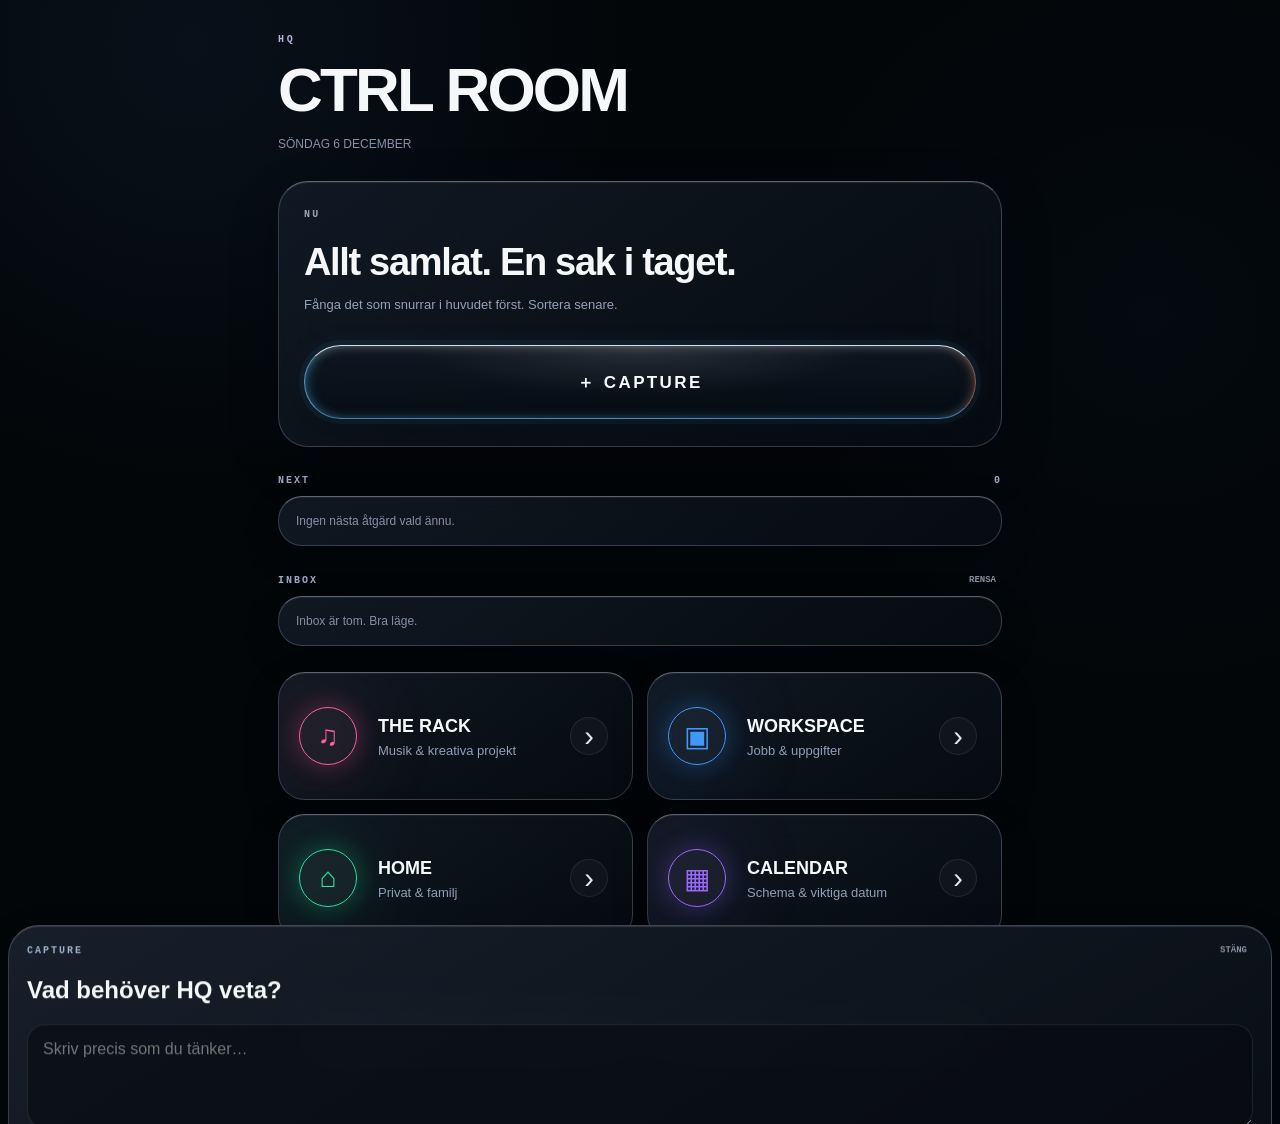
==== index.html @ bdf9c636 "Add files via upload" ====
<!doctype html><html lang="sv"><head><meta charset="utf-8"><meta name="viewport" content="width=device-width,initial-scale=1,viewport-fit=cover"><title>HQ · CTRL ROOM</title><link rel="stylesheet" href="shared/hq.css"><style>.musicfields{display:none;margin-top:14px}.musicfields.show{display:grid;gap:10px}.musicfields select{width:100%;margin-top:6px;border:1px solid #ffffff18;border-radius:15px;background:#0a0d12;color:#fff;padding:13px}.musicfields label{font:800 9px ui-monospace,monospace;color:#8993a1}.smart{display:none;margin-top:14px;padding:14px;border-radius:17px;border:1px solid #ffffff1b;background:#ffffff08}.smart.show{display:block}.smart small{display:block;color:#8993a1;font:800 9px ui-monospace,monospace;letter-spacing:.12em}.smart b{display:block;margin-top:7px;font-size:14px}.smart button{width:100%;margin-top:11px;border:1px solid #ffffff20;border-radius:13px;padding:11px;background:#ffffff12;color:#fff;font-weight:800}</style>
<style id="hq-premium-liquid-ui">
:root{--edge:rgba(184,207,235,.32);--muted2:#8794aa}
body{
 background:
 radial-gradient(circle at 15% 4%,rgba(32,71,112,.17),transparent 28%),
 radial-gradient(circle at 90% 28%,rgba(16,43,72,.10),transparent 26%),
 #030609 !important;
}
.shell{max-width:760px}
.shell>h1{font-size:clamp(42px,8vw,62px);letter-spacing:-.045em;margin-bottom:5px}
.shell>.ey{color:#a9bbd5;letter-spacing:.28em}
.muted{color:#8491a7!important}
.glass{
 border-color:rgba(174,200,230,.25)!important;
 border-top-color:rgba(220,234,249,.38)!important;
 background:linear-gradient(145deg,rgba(20,29,40,.78),rgba(8,13,20,.74))!important;
 -webkit-backdrop-filter:blur(25px) saturate(145%);
 backdrop-filter:blur(25px) saturate(145%);
 box-shadow:inset 0 1px rgba(255,255,255,.06),0 12px 35px rgba(0,0,0,.24)!important;
}
.hero{
 padding:27px 25px!important;border-radius:30px!important;
 box-shadow:inset 0 1px rgba(255,255,255,.09),0 18px 48px rgba(0,0,0,.30),0 0 34px rgba(55,126,199,.045)!important;
}
.hero h2{font-size:clamp(27px,5.2vw,38px)!important;letter-spacing:-.035em}
.hero p{color:#91a2ba!important}
#capture{
 min-height:74px!important;border-radius:999px!important;color:#f8fbff!important;
 letter-spacing:.14em!important;font-size:17px!important;
 background:
 radial-gradient(ellipse at 50% 5%,rgba(255,255,255,.10),transparent 47%),
 linear-gradient(180deg,rgba(14,24,34,.82),rgba(5,10,16,.72))!important;
 border:1px solid rgba(190,222,250,.50)!important;
 border-top-color:rgba(239,249,255,.90)!important;
 border-left-color:rgba(116,207,255,.72)!important;
 border-right-color:rgba(255,163,130,.52)!important;
 border-bottom-color:rgba(105,198,255,.62)!important;
 -webkit-backdrop-filter:blur(22px) saturate(165%);backdrop-filter:blur(22px) saturate(165%);
 box-shadow:
 inset 10px 0 18px -17px rgba(91,211,255,.95),
 inset -10px 0 18px -17px rgba(255,142,105,.82),
 inset 0 8px 16px -15px rgba(255,255,255,.95),
 inset 0 -8px 15px -14px rgba(86,196,255,.8),
 0 0 0 5px rgba(100,180,230,.055),
 0 9px 26px rgba(0,0,0,.44),
 0 0 24px rgba(68,177,255,.10)!important;
 transition:transform .12s ease,filter .12s ease;
}
#capture:active{transform:scale(.985);filter:brightness(.9)}
.head{color:#9eb0c9!important;letter-spacing:.20em}
.card{border-radius:24px!important}
.premium-grid{gap:14px!important;margin-top:26px!important}
.nav-card{
 min-height:128px!important;border-radius:27px!important;padding:20px!important;
 display:grid!important;grid-template-columns:64px 1fr 42px;gap:15px;align-items:center;
 text-decoration:none!important;position:relative;overflow:hidden;
}
.nav-card .nav-icon{
 width:58px;height:58px;border-radius:50%;display:grid;place-items:center;font-style:normal;
 font-size:28px;background:rgba(255,255,255,.035);border:1px solid currentColor;
 box-shadow:0 0 25px color-mix(in srgb,currentColor 30%,transparent);
}
.nav-copy{min-width:0}.nav-copy b{display:block!important;font-size:18px!important;color:#f7f9fc!important}
.nav-copy span{display:block!important;margin-top:6px!important;font-size:13px!important;line-height:1.25;color:#8fa0b8!important}
.nav-arrow{width:38px;height:38px;border-radius:50%;display:grid;place-items:center;font-style:normal;font-size:29px;color:#dce8f5;background:#ffffff08;border:1px solid #ffffff15}
.rack-card{color:#ff5f9f!important}.work-card{color:#4198ff!important}.home-card{color:#28e4a4!important}.cal-card{color:#9d68ff!important}
.rack-card:after,.work-card:after,.home-card:after,.cal-card:after{content:"";position:absolute;width:95px;height:95px;border-radius:50%;left:-15px;top:16px;background:currentColor;filter:blur(48px);opacity:.12;pointer-events:none}
#inbox .item{border-radius:23px!important}
#wrap .sheet{background:linear-gradient(150deg,rgba(24,32,44,.96),rgba(8,13,20,.97))!important;border-top-color:rgba(215,232,249,.34)!important}
#exportHQ,#importHQ,#save{border-radius:18px!important}
@media(max-width:560px){
 .premium-grid{grid-template-columns:1fr 1fr!important}
 .nav-card{grid-template-columns:46px 1fr!important;min-height:145px!important;padding:17px!important}
 .nav-card .nav-icon{width:44px;height:44px;font-size:23px}
 .nav-arrow{display:none}
 .nav-copy b{font-size:15px!important}.nav-copy span{font-size:11px!important}
}
</style>
</head><body><main class="shell"><div class="ey">HQ</div><h1>CTRL ROOM</h1><p id="date" class="muted"></p><section class="glass hero"><div class="label">NU</div><h2>Allt samlat. En sak i taget.</h2><p>Fånga det som snurrar i huvudet först. Sortera senare.</p><button id="capture">＋ CAPTURE</button></section><div class="head"><b>NEXT</b><span id="count">0</span></div><div id="next" class="glass card muted">Ingen nästa åtgärd vald ännu.</div><div class="head"><b>INBOX</b><button id="clear" class="link">RENSA</button></div><div id="inbox"></div><nav class="grid premium-grid">
<a class="glass nav-card rack-card" href="rack/index.html"><i class="nav-icon">♫</i><span class="nav-copy"><b>THE RACK</b><span>Musik &amp; kreativa projekt</span></span><i class="nav-arrow">›</i></a>
<a class="glass nav-card work-card" href="workspace/index.html"><i class="nav-icon">▣</i><span class="nav-copy"><b>WORKSPACE</b><span>Jobb &amp; uppgifter</span></span><i class="nav-arrow">›</i></a>
<a class="glass nav-card home-card" href="home/index.html"><i class="nav-icon">⌂</i><span class="nav-copy"><b>HOME</b><span>Privat &amp; familj</span></span><i class="nav-arrow">›</i></a>
<a class="glass nav-card cal-card" href="calendar/index.html"><i class="nav-icon">▦</i><span class="nav-copy"><b>CALENDAR</b><span>Schema &amp; viktiga datum</span></span><i class="nav-arrow">›</i></a>
</nav>
<div class="head"><b>DATA</b><span>BACKUP</span></div>
<div class="glass card">
  <div style="font-size:12px;color:#9aa3af;margin-bottom:12px">Spara en kopia av all HQ-data eller återställ från en tidigare backup.</div>
  <div style="display:grid;grid-template-columns:1fr 1fr;gap:10px">
    <button id="exportHQ" type="button">EXPORTERA</button>
    <button id="importHQ" type="button">ÅTERSTÄLL</button>
  </div>
  <input id="importFile" type="file" accept="application/json,.json" style="display:none">
</div></main><div id="wrap"><div id="scrim"></div><div class="sheet glass"><div class="head"><b>CAPTURE</b><button id="close" class="link">STÄNG</button></div><h2>Vad behöver HQ veta?</h2><textarea id="input" rows="4" placeholder="Skriv precis som du tänker…"></textarea><div class="chips"><button data-area="MUSIK">MUSIK</button><button data-area="JOBB">JOBB</button><button data-area="PRIVAT">PRIVAT</button><button data-area="OSORTERAT" class="active">OSORTERAT</button></div><div id="smart" class="smart"><small>HQ FÖRSLAG</small><b id="smartText"></b><button id="smartUse" type="button">LÄGG TILL I THE RACK</button></div><div id="musicFields" class="musicfields"><label>PROJEKT<select disabled><option>Blodstänk &amp; Skålar</option></select></label><label>LÅT<select id="track"></select></label></div><button id="save">SPARA I HQ</button></div></div><script>
const $=s=>document.querySelector(s),K="hq_core_v1_inbox",RK="hq-rack-v3-meta",tracks=["Nah Nah Nah","BS&S","Högre","95","Rikedom","Rap","Click Clack","Jag vill upp","Ryssen kommer","Ålderskris","Ha ha ha","På din dörr","Maskotar","Ondskan","Skiner","Hicka/Dubai","Svart bälte","Panenka","Champion","Värdefullt"];let area="OSORTERAT";$("#track").innerHTML='<option value="">Välj låt…</option>'+tracks.map((x,i)=>`<option value="${i}">${String(i+1).padStart(2,"0")} · ${x}</option>`).join("");
let detected=null;
function detectTrack(){
 const text=$("#input").value.trim().toLocaleLowerCase("sv-SE");
 detected=null;
 if(text){
   tracks.forEach((name,i)=>{if(text.includes(name.toLocaleLowerCase("sv-SE")))detected=i});
 }
 const box=$("#smart");
 if(detected!==null){
   $("#smartText").textContent=tracks[detected]+" · Blodstänk & Skålar";
   box.classList.add("show");
 }else box.classList.remove("show");
}
$("#input").addEventListener("input",detectTrack);
$("#smartUse").addEventListener("click",()=>{
 if(detected===null)return;
 let text=$("#input").value.trim(); if(!text)return;
 let name=tracks[detected];
 let task=text.replace(new RegExp("\\s+(på|för)\\s+"+name.replace(/[.*+?^${}()|[\\]\\]/g,"\\$&")+"\\s*$","i"),"").trim();
 if(!task)task=text;
 rackTask(detected,task);
 $("#input").value="";detected=null;$("#smart").classList.remove("show");close();render();
 try{navigator.vibrate&&navigator.vibrate([12,35,12])}catch(e){}
});
const load=()=>{try{return JSON.parse(localStorage.getItem(K)||"[]")}catch{return[]}},store=a=>localStorage.setItem(K,JSON.stringify(a));function render(){let a=load();$("#count").textContent=a.length;$("#next").textContent=a.length?a[0].text:"Ingen nästa åtgärd vald ännu.";$("#inbox").innerHTML=a.length?a.map((x,i)=>`<div class="glass item"><div><em>${x.area}</em><p>${x.text.replace(/</g,"&lt;")}</p></div><button class="done" data-i="${i}">✓</button></div>`).join(""):'<div class="glass card muted">Inbox är tom. Bra läge.</div>';document.querySelectorAll(".done").forEach(b=>b.onclick=()=>{a.splice(+b.dataset.i,1);store(a);render()})}$("#capture").onclick=()=>$("#wrap").classList.add("open");const close=()=>$("#wrap").classList.remove("open");$("#close").onclick=$("#scrim").onclick=close;document.querySelectorAll(".chips button").forEach(b=>b.onclick=()=>{area=b.dataset.area;document.querySelectorAll(".chips button").forEach(x=>x.classList.toggle("active",x===b));$("#musicFields").classList.toggle("show",area==="MUSIK")});function rackTask(i,text){let m={};try{m=JSON.parse(localStorage.getItem(RK)||"{}")}catch{};m[i]=m[i]||{};m[i].tasks=Array.isArray(m[i].tasks)?m[i].tasks:[];m[i].tasks.push({text,done:false});localStorage.setItem(RK,JSON.stringify(m))}$("#save").onclick=()=>{let text=$("#input").value.trim();if(!text)return;if(area==="MUSIK"){let v=$("#track").value;if(v===""){alert("Välj vilken låt uppgiften gäller.");return}rackTask(+v,text)}else{let a=load();a.unshift({text,area,created:new Date().toISOString()});store(a)}$("#input").value="";$("#track").value="";area="OSORTERAT";document.querySelectorAll(".chips button").forEach(x=>x.classList.toggle("active",x.dataset.area==="OSORTERAT"));$("#musicFields").classList.remove("show");close();render()};$("#clear").onclick=()=>{if(confirm("Rensa hela Inbox?")){store([]);render()}};
const HQ_KEYS=["hq_core_v1_inbox","hq-rack-v3","hq-rack-v3-meta"];
$("#exportHQ").addEventListener("click",()=>{
  const payload={format:"HQ_BACKUP",version:1,created:new Date().toISOString(),data:{}};
  HQ_KEYS.forEach(k=>payload.data[k]=localStorage.getItem(k));
  const blob=new Blob([JSON.stringify(payload,null,2)],{type:"application/json"});
  const a=document.createElement("a");
  a.href=URL.createObjectURL(blob);
  a.download="HQ-backup-"+new Date().toISOString().slice(0,10)+".json";
  document.body.appendChild(a);a.click();a.remove();
  setTimeout(()=>URL.revokeObjectURL(a.href),1000);
});
$("#importHQ").addEventListener("click",()=>$("#importFile").click());
$("#importFile").addEventListener("change",async e=>{
  const file=e.target.files&&e.target.files[0]; if(!file)return;
  try{
    const payload=JSON.parse(await file.text());
    if(!payload||payload.format!=="HQ_BACKUP"||!payload.data)throw new Error("Ogiltig backup");
    if(!confirm("Återställa HQ från denna backup? Nuvarande HQ-data ersätts.")){e.target.value="";return}
    HQ_KEYS.forEach(k=>{
      const v=payload.data[k];
      if(v===null||typeof v==="undefined")localStorage.removeItem(k);
      else localStorage.setItem(k,v);
    });
    alert("HQ är återställt. Sidan laddas om.");
    location.reload();
  }catch(err){alert("Backupfilen kunde inte läsas.");}
  e.target.value="";
});
$("#date").textContent=new Date().toLocaleDateString("sv-SE",{weekday:"long",day:"numeric",month:"long"}).toUpperCase();render();</script></body></html>
---- shared/hq.css ----
*{box-sizing:border-box}html,body{margin:0;min-height:100%;background:#06080c;color:#f6f7f9;font-family:-apple-system,BlinkMacSystemFont,sans-serif}body{background:radial-gradient(circle at 12% 0,#1a3046aa,transparent 30%),#06080c}.shell{max-width:680px;margin:auto;padding:calc(34px + env(safe-area-inset-top)) 18px 50px}.ey,.label,.head{font:800 10px ui-monospace,monospace;letter-spacing:.23em;color:#9ca6b4}h1{font-size:40px;letter-spacing:-.055em;margin:9px 0 3px}.muted{color:#747e8d;font-size:12px}.glass{border:1px solid #ffffff20;background:linear-gradient(145deg,#ffffff13,#ffffff05);backdrop-filter:blur(28px) saturate(160%);box-shadow:inset 0 1px #ffffff1d,0 18px 50px #0005}.hero{margin-top:30px;padding:22px;border-radius:28px}.hero h2{font-size:24px;margin:21px 0 7px}.hero p{color:#8b94a1;font-size:13px}#capture,#save{width:100%;border:0;border-radius:18px;padding:16px;margin-top:20px;background:#f4f7fb;color:#081019;font-weight:900}.head{display:flex;justify-content:space-between;align-items:center;margin-top:28px}.card,.item{margin-top:10px;border-radius:21px;padding:17px}.grid{display:grid;grid-template-columns:1fr 1fr;gap:11px;margin-top:31px}.grid a{min-height:120px;padding:18px;border-radius:24px;color:white;text-decoration:none;display:flex;flex-direction:column}.grid b{margin-top:auto}.grid span{font-size:11px;color:#77818f;margin-top:4px}.item{display:flex;justify-content:space-between}.item p{margin:8px 0}.item em{font:800 8px ui-monospace,monospace;color:#aeb7c4}.done,.link{border:0;background:none;color:#8994a2}.done{width:34px;height:34px;border:1px solid #ffffff1b;border-radius:50%}.link{font:800 9px ui-monospace,monospace}#wrap{position:fixed;inset:0;z-index:20;pointer-events:none}#scrim{position:absolute;inset:0;background:#0009;opacity:0}.sheet{position:absolute;left:8px;right:8px;bottom:8px;padding:18px 18px calc(18px + env(safe-area-inset-bottom));border-radius:31px;background:#151920f5;transform:translateY(110%);transition:.4s}#wrap.open{pointer-events:auto}#wrap.open #scrim{opacity:1}#wrap.open .sheet{transform:none}.sheet .head{margin-top:0}textarea{width:100%;border:1px solid #ffffff18;border-radius:18px;background:#070a0f99;color:white;padding:15px;font:inherit;font-size:16px}.chips{display:flex;gap:7px;overflow:auto;margin-top:12px}.chips button{border:1px solid #ffffff17;background:#ffffff08;color:#7c8795;padding:9px 11px;border-radius:99px;font:800 8px ui-monospace,monospace}.chips .active{color:white;background:#ffffff17}@media(max-width:360px){.grid{grid-template-columns:1fr}}
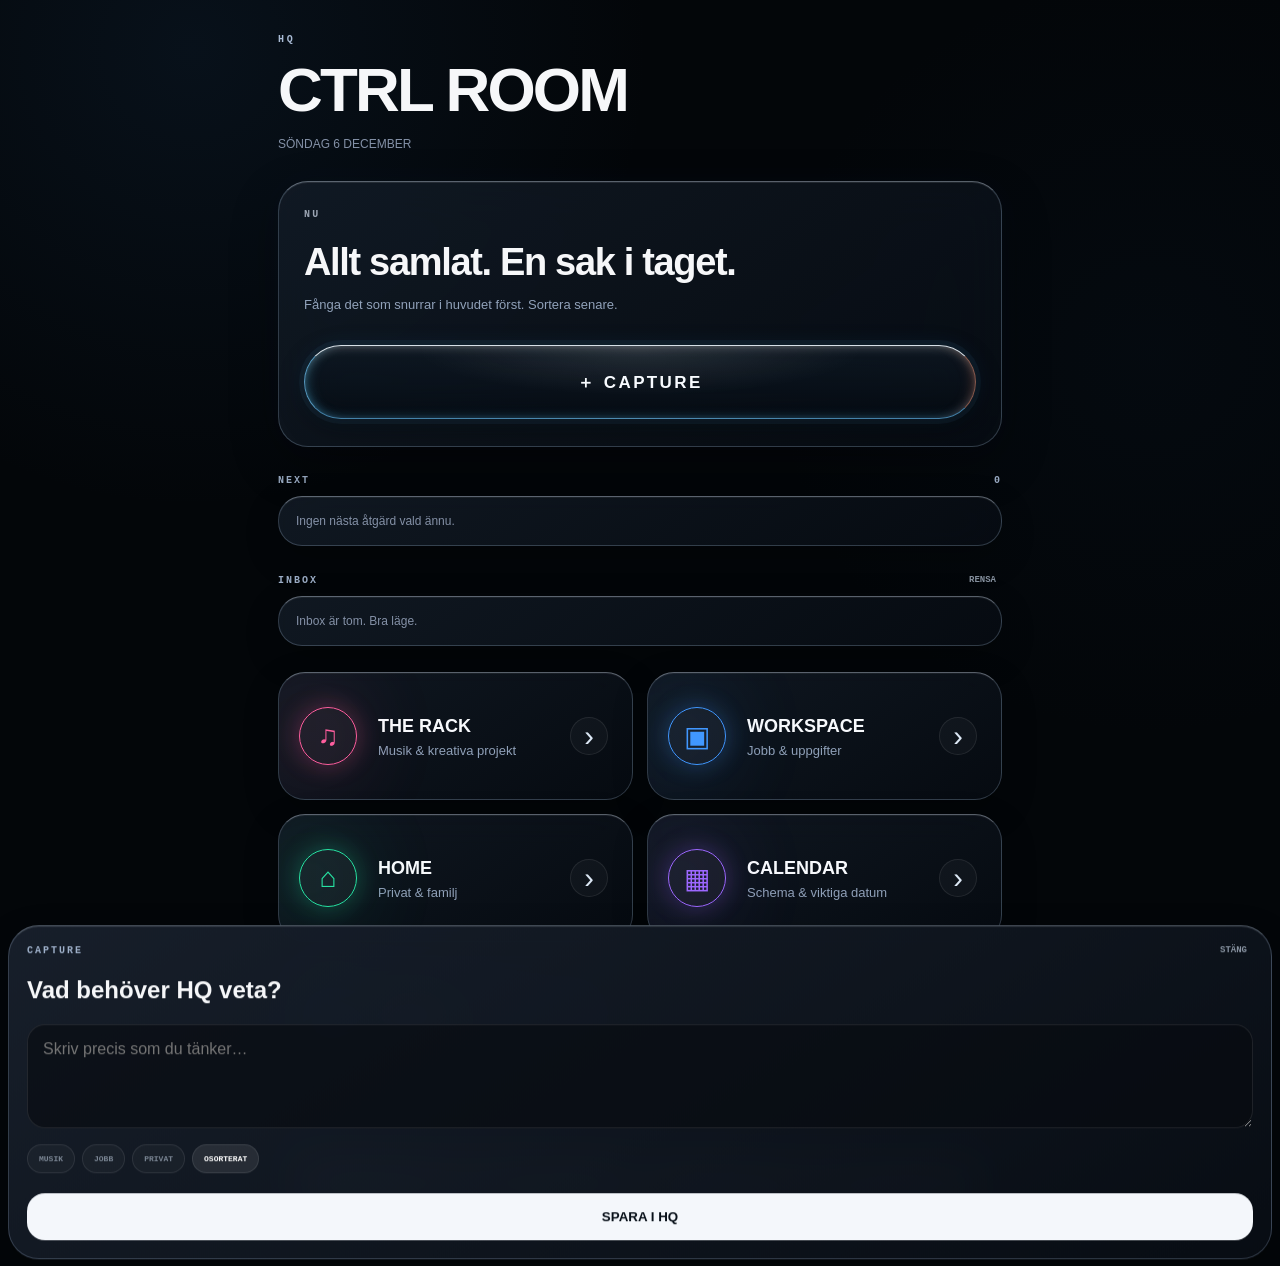
==== commit eb0818ac: "Add files via upload" ====
--- a/index.html
+++ b/index.html
@@ -82,6 +82,7 @@
 <a class="glass nav-card work-card" href="workspace/index.html"><i class="nav-icon">▣</i><span class="nav-copy"><b>WORKSPACE</b><span>Jobb &amp; uppgifter</span></span><i class="nav-arrow">›</i></a>
 <a class="glass nav-card home-card" href="home/index.html"><i class="nav-icon">⌂</i><span class="nav-copy"><b>HOME</b><span>Privat &amp; familj</span></span><i class="nav-arrow">›</i></a>
 <a class="glass nav-card cal-card" href="calendar/index.html"><i class="nav-icon">▦</i><span class="nav-copy"><b>CALENDAR</b><span>Schema &amp; viktiga datum</span></span><i class="nav-arrow">›</i></a>
+<a class="glass nav-card chess-card" style="color:#66d8ff" href="chess/index.html"><i class="nav-icon">♔</i><span class="nav-copy"><b>SCHACK</b><span>Glaspjäser · spela en stund</span></span><i class="nav-arrow">›</i></a>
 </nav>
 <div class="head"><b>DATA</b><span>BACKUP</span></div>
 <div class="glass card">
@@ -146,4 +147,22 @@
   }catch(err){alert("Backupfilen kunde inte läsas.");}
   e.target.value="";
 });
-$("#date").textContent=new Date().toLocaleDateString("sv-SE",{weekday:"long",day:"numeric",month:"long"}).toUpperCase();render();</script></body></html>+$("#date").textContent=new Date().toLocaleDateString("sv-SE",{weekday:"long",day:"numeric",month:"long"}).toUpperCase();render();</script>
+<script id="hq-swipe-nav">
+(()=>{
+ let x0=0,y0=0,tracking=false;
+ document.addEventListener("touchstart",e=>{
+   if(e.touches.length!==1)return;
+   const t=e.touches[0]; x0=t.clientX; y0=t.clientY; tracking=true;
+ },{passive:true});
+ document.addEventListener("touchend",e=>{
+   if(!tracking||!e.changedTouches.length)return;
+   tracking=false;
+   const t=e.changedTouches[0], dx=t.clientX-x0, dy=t.clientY-y0;
+   if(Math.abs(dx)<70 || Math.abs(dx)<=Math.abs(dy)*1.25)return;
+   if(dx<0) window.location.assign("rack/index.html");
+   else window.location.assign("calendar/index.html");
+ },{passive:true});
+})();
+</script>
+</body></html>
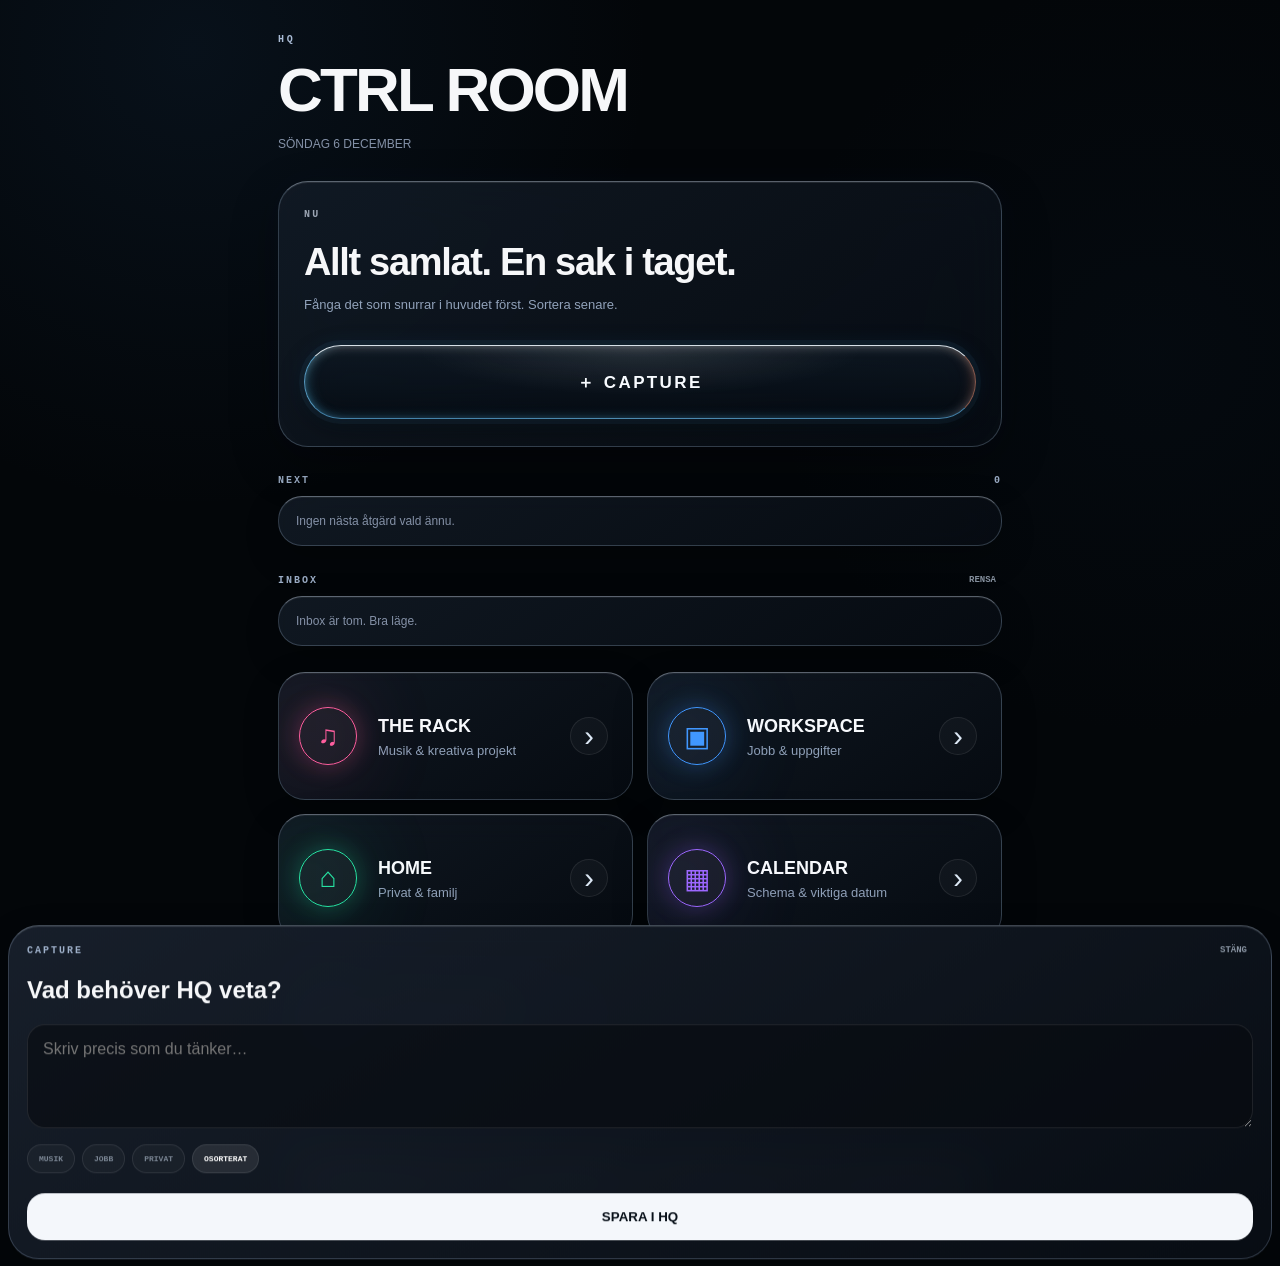
==== commit 68372bfc: "Add files via upload" ====
--- a/index.html
+++ b/index.html
@@ -1,4 +1,5 @@
-<!doctype html><html lang="sv"><head><meta charset="utf-8"><meta name="viewport" content="width=device-width,initial-scale=1,viewport-fit=cover"><title>HQ · CTRL ROOM</title><link rel="stylesheet" href="shared/hq.css"><style>.musicfields{display:none;margin-top:14px}.musicfields.show{display:grid;gap:10px}.musicfields select{width:100%;margin-top:6px;border:1px solid #ffffff18;border-radius:15px;background:#0a0d12;color:#fff;padding:13px}.musicfields label{font:800 9px ui-monospace,monospace;color:#8993a1}.smart{display:none;margin-top:14px;padding:14px;border-radius:17px;border:1px solid #ffffff1b;background:#ffffff08}.smart.show{display:block}.smart small{display:block;color:#8993a1;font:800 9px ui-monospace,monospace;letter-spacing:.12em}.smart b{display:block;margin-top:7px;font-size:14px}.smart button{width:100%;margin-top:11px;border:1px solid #ffffff20;border-radius:13px;padding:11px;background:#ffffff12;color:#fff;font-weight:800}</style>
+<!doctype html><html lang="sv"><head><meta charset="utf-8"><meta name="viewport" content="width=device-width,initial-scale=1,viewport-fit=cover"><title>HQ · CTRL ROOM</title><link rel="stylesheet" href="shared/hq.css"><style>.musicfields{display:none;margin-top:14px}.musicfields.show{display:grid;gap:10px}.musicfields select{width:100%;margin-top:6px;border:1px solid #ffffff18;border-radius:15px;background:#0a0d12;color:#fff;padding:13px}.musicfields label{font:800 9px ui-monospace,monospace;color:#8993a1}.smart{display:none;margin-top:14px;padding:14px;border-radius:17px;border:1px solid #ffffff1b;background:#ffffff08}.smart.show{display:block}.smart small{display:block;color:#8993a1;font:800 9px ui-monospace,monospace;letter-spacing:.12em}.smart b{display:block;margin-top:7px;font-size:14px}.smart button{width:100%;margin-top:11px;border:1px solid #ffffff20;border-radius:13px;padding:11px;background:#ffffff12;color:#fff;font-weight:800}.chess-card .nav-icon{color:#dcecff;text-shadow:0 0 18px #4aa8ff}.chess-card{background:radial-gradient(circle at 18% 45%,#2e7cff18,transparent 38%),linear-gradient(135deg,#ffffff0b,#07101b66)}
+</style>
 <style id="hq-premium-liquid-ui">
 :root{--edge:rgba(184,207,235,.32);--muted2:#8794aa}
 body{
@@ -82,7 +83,11 @@
 <a class="glass nav-card work-card" href="workspace/index.html"><i class="nav-icon">▣</i><span class="nav-copy"><b>WORKSPACE</b><span>Jobb &amp; uppgifter</span></span><i class="nav-arrow">›</i></a>
 <a class="glass nav-card home-card" href="home/index.html"><i class="nav-icon">⌂</i><span class="nav-copy"><b>HOME</b><span>Privat &amp; familj</span></span><i class="nav-arrow">›</i></a>
 <a class="glass nav-card cal-card" href="calendar/index.html"><i class="nav-icon">▦</i><span class="nav-copy"><b>CALENDAR</b><span>Schema &amp; viktiga datum</span></span><i class="nav-arrow">›</i></a>
-<a class="glass nav-card chess-card" style="color:#66d8ff" href="chess/index.html"><i class="nav-icon">♔</i><span class="nav-copy"><b>SCHACK</b><span>Glaspjäser · spela en stund</span></span><i class="nav-arrow">›</i></a>
+<a class="glass nav-card chess-card" href="chess/index.html">
+  <i class="nav-icon">♟</i>
+  <span class="nav-copy"><b>CHESS CENTER</b><span>2D schack · HQ-tema</span></span>
+  <i class="nav-arrow">›</i>
+</a>
 </nav>
 <div class="head"><b>DATA</b><span>BACKUP</span></div>
 <div class="glass card">
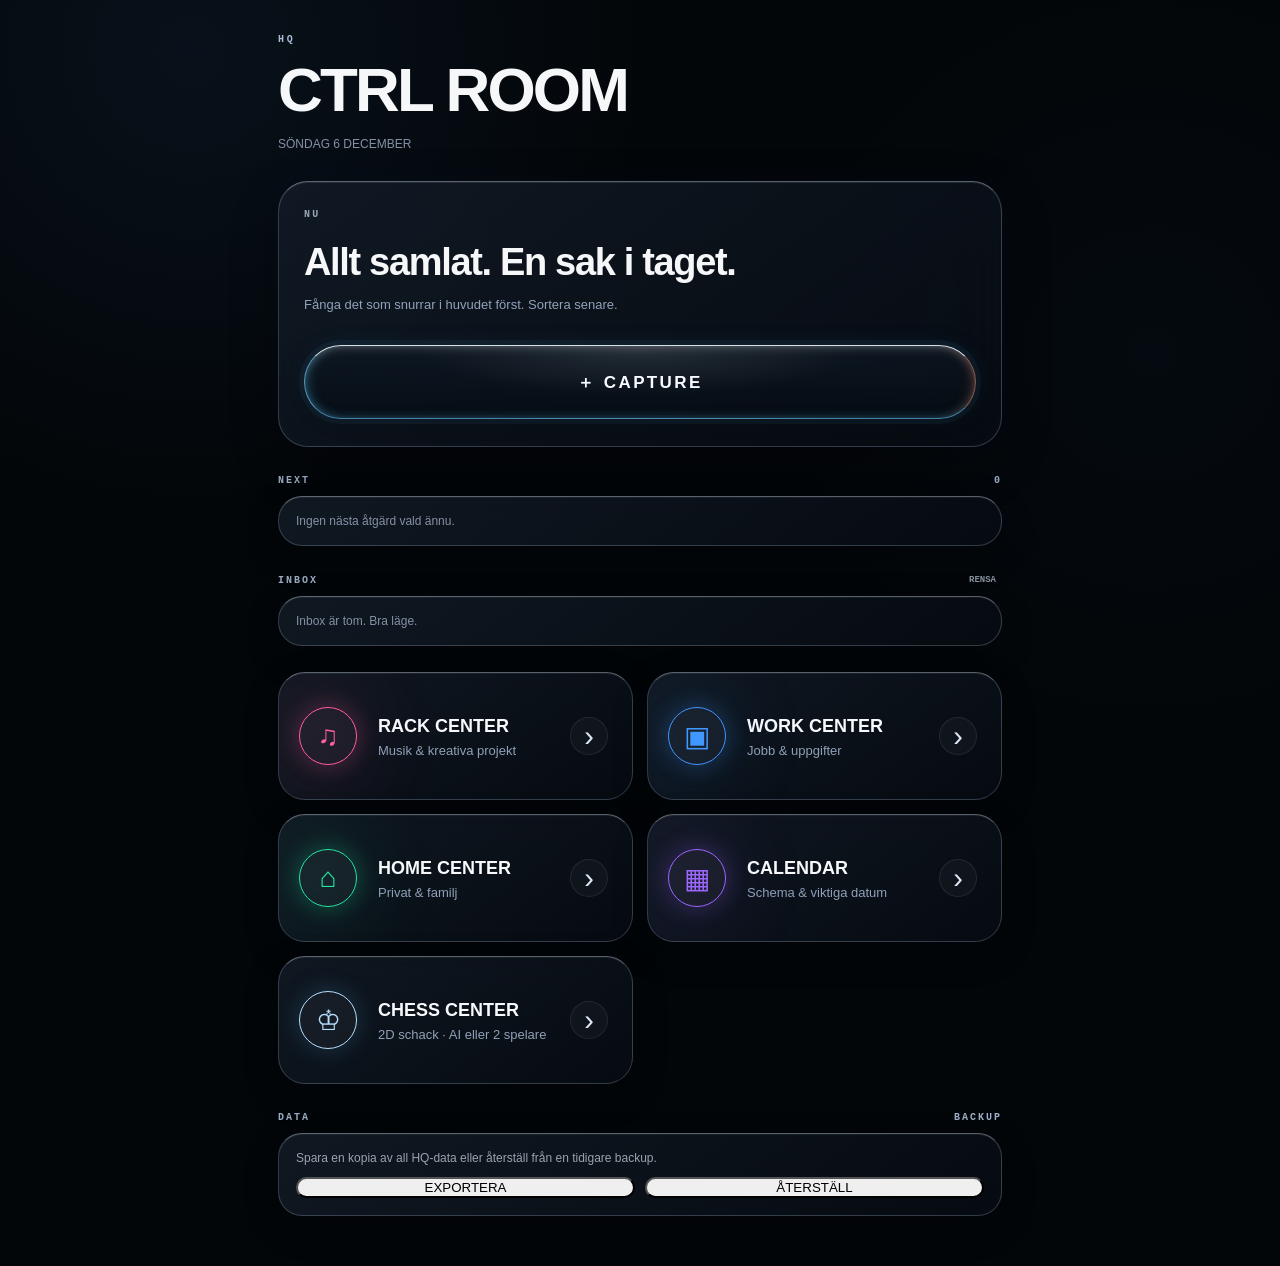
==== commit 680f82b4: "Add files via upload" ====
--- a/index.html
+++ b/index.html
@@ -1,5 +1,4 @@
-<!doctype html><html lang="sv"><head><meta charset="utf-8"><meta name="viewport" content="width=device-width,initial-scale=1,viewport-fit=cover"><title>HQ · CTRL ROOM</title><link rel="stylesheet" href="shared/hq.css"><style>.musicfields{display:none;margin-top:14px}.musicfields.show{display:grid;gap:10px}.musicfields select{width:100%;margin-top:6px;border:1px solid #ffffff18;border-radius:15px;background:#0a0d12;color:#fff;padding:13px}.musicfields label{font:800 9px ui-monospace,monospace;color:#8993a1}.smart{display:none;margin-top:14px;padding:14px;border-radius:17px;border:1px solid #ffffff1b;background:#ffffff08}.smart.show{display:block}.smart small{display:block;color:#8993a1;font:800 9px ui-monospace,monospace;letter-spacing:.12em}.smart b{display:block;margin-top:7px;font-size:14px}.smart button{width:100%;margin-top:11px;border:1px solid #ffffff20;border-radius:13px;padding:11px;background:#ffffff12;color:#fff;font-weight:800}.chess-card .nav-icon{color:#dcecff;text-shadow:0 0 18px #4aa8ff}.chess-card{background:radial-gradient(circle at 18% 45%,#2e7cff18,transparent 38%),linear-gradient(135deg,#ffffff0b,#07101b66)}
-</style>
+<!doctype html><html lang="sv"><head><meta charset="utf-8"><meta name="viewport" content="width=device-width,initial-scale=1,viewport-fit=cover"><title>HQ · CTRL ROOM</title><link rel="stylesheet" href="shared/hq.css"><style>.musicfields{display:none;margin-top:14px}.musicfields.show{display:grid;gap:10px}.musicfields select{width:100%;margin-top:6px;border:1px solid #ffffff18;border-radius:15px;background:#0a0d12;color:#fff;padding:13px}.musicfields label{font:800 9px ui-monospace,monospace;color:#8993a1}.smart{display:none;margin-top:14px;padding:14px;border-radius:17px;border:1px solid #ffffff1b;background:#ffffff08}.smart.show{display:block}.smart small{display:block;color:#8993a1;font:800 9px ui-monospace,monospace;letter-spacing:.12em}.smart b{display:block;margin-top:7px;font-size:14px}.smart button{width:100%;margin-top:11px;border:1px solid #ffffff20;border-radius:13px;padding:11px;background:#ffffff12;color:#fff;font-weight:800}</style>
 <style id="hq-premium-liquid-ui">
 :root{--edge:rgba(184,207,235,.32);--muted2:#8794aa}
 body{
@@ -78,16 +77,16 @@
  .nav-copy b{font-size:15px!important}.nav-copy span{font-size:11px!important}
 }
 </style>
-</head><body><main class="shell"><div class="ey">HQ</div><h1>CTRL ROOM</h1><p id="date" class="muted"></p><section class="glass hero"><div class="label">NU</div><h2>Allt samlat. En sak i taget.</h2><p>Fånga det som snurrar i huvudet först. Sortera senare.</p><button id="capture">＋ CAPTURE</button></section><div class="head"><b>NEXT</b><span id="count">0</span></div><div id="next" class="glass card muted">Ingen nästa åtgärd vald ännu.</div><div class="head"><b>INBOX</b><button id="clear" class="link">RENSA</button></div><div id="inbox"></div><nav class="grid premium-grid">
-<a class="glass nav-card rack-card" href="rack/index.html"><i class="nav-icon">♫</i><span class="nav-copy"><b>THE RACK</b><span>Musik &amp; kreativa projekt</span></span><i class="nav-arrow">›</i></a>
-<a class="glass nav-card work-card" href="workspace/index.html"><i class="nav-icon">▣</i><span class="nav-copy"><b>WORKSPACE</b><span>Jobb &amp; uppgifter</span></span><i class="nav-arrow">›</i></a>
-<a class="glass nav-card home-card" href="home/index.html"><i class="nav-icon">⌂</i><span class="nav-copy"><b>HOME</b><span>Privat &amp; familj</span></span><i class="nav-arrow">›</i></a>
+<style>
+#wrap:not(.open){visibility:hidden}
+.nav-copy b{overflow-wrap:anywhere}.chess-card{color:#b7dfff!important}.chess-card .nav-icon{box-shadow:0 0 25px #58bfff35}
+@media(max-width:420px){.nav-card{grid-template-columns:1fr!important;gap:10px;min-height:164px!important}.nav-copy b{font-size:14px!important}}
+</style></head><body><main class="shell"><div class="ey">HQ</div><h1>CTRL ROOM</h1><p id="date" class="muted"></p><section class="glass hero"><div class="label">NU</div><h2>Allt samlat. En sak i taget.</h2><p>Fånga det som snurrar i huvudet först. Sortera senare.</p><button id="capture">＋ CAPTURE</button></section><div class="head"><b>NEXT</b><span id="count">0</span></div><div id="next" class="glass card muted">Ingen nästa åtgärd vald ännu.</div><div class="head"><b>INBOX</b><button id="clear" class="link">RENSA</button></div><div id="inbox"></div><nav class="grid premium-grid">
+<a class="glass nav-card rack-card" href="rack/index.html"><i class="nav-icon">♫</i><span class="nav-copy"><b>RACK CENTER</b><span>Musik &amp; kreativa projekt</span></span><i class="nav-arrow">›</i></a>
+<a class="glass nav-card work-card" href="workspace/index.html"><i class="nav-icon">▣</i><span class="nav-copy"><b>WORK CENTER</b><span>Jobb &amp; uppgifter</span></span><i class="nav-arrow">›</i></a>
+<a class="glass nav-card home-card" href="home/index.html"><i class="nav-icon">⌂</i><span class="nav-copy"><b>HOME CENTER</b><span>Privat &amp; familj</span></span><i class="nav-arrow">›</i></a>
 <a class="glass nav-card cal-card" href="calendar/index.html"><i class="nav-icon">▦</i><span class="nav-copy"><b>CALENDAR</b><span>Schema &amp; viktiga datum</span></span><i class="nav-arrow">›</i></a>
-<a class="glass nav-card chess-card" href="chess/index.html">
-  <i class="nav-icon">♟</i>
-  <span class="nav-copy"><b>CHESS CENTER</b><span>2D schack · HQ-tema</span></span>
-  <i class="nav-arrow">›</i>
-</a>
+<a class="glass nav-card chess-card" style="color:#66d8ff" href="chess/index.html"><i class="nav-icon">♔</i><span class="nav-copy"><b>CHESS CENTER</b><span>2D schack · AI eller 2 spelare</span></span><i class="nav-arrow">›</i></a>
 </nav>
 <div class="head"><b>DATA</b><span>BACKUP</span></div>
 <div class="glass card">
@@ -170,4 +169,4 @@
  },{passive:true});
 })();
 </script>
-</body></html>+</body></html>
